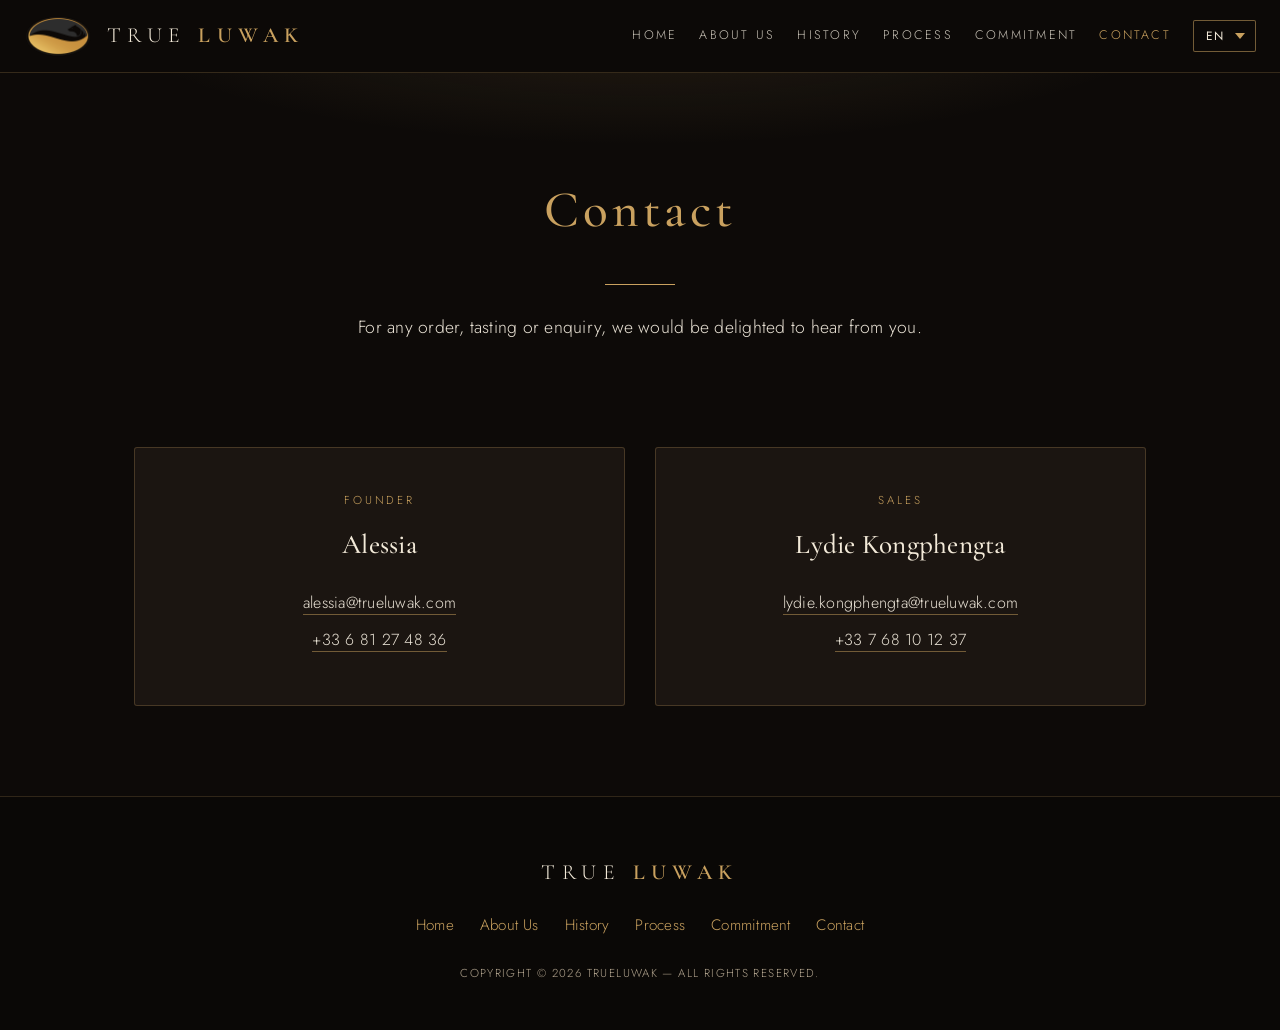
==== contact/index.html @ 556343b3 "Regenerate trueluwak.com as a multilingual static site Rebuild of the True Luwak (Wild Arabica Kopi)" ====
<!DOCTYPE html>
<html lang="fr">
<head>
<meta charset="UTF-8">
<meta name="viewport" content="width=device-width, initial-scale=1.0">
<title>Contact — True Luwak</title>
<meta name="description" content="Contactez True Luwak pour toute commande, dégustation ou demande d'information sur notre café Luwak d'origine 100% sauvage.">
<link rel="preconnect" href="https://fonts.googleapis.com">
<link rel="preconnect" href="https://fonts.gstatic.com" crossorigin>
<link href="https://fonts.googleapis.com/css2?family=Cormorant+Garamond:ital,wght@0,400;0,500;0,600;1,400;1,500&family=Jost:wght@300;400;500&display=swap" rel="stylesheet">
<link rel="stylesheet" href="../style.css">
<link rel="icon" type="image/png" href="../assets/logo-mark.png">
</head>
<body>

<nav>
  <a class="brand" href="../">
    <img src="../assets/logo-mark.png" alt="True Luwak" height="44">
    <span class="brand-name">True <b>Luwak</b></span>
  </a>
  <div class="nav-links">
    <a href="../" data-i18n="nav_home">Accueil</a>
    <a href="../qui-sommes-nous/" data-i18n="nav_about">Qui Sommes Nous</a>
    <a href="../history/" data-i18n="nav_history">Histoire</a>
    <a href="../process/" data-i18n="nav_process">Processus</a>
    <a href="../engagement/" data-i18n="nav_commitment">Engagement</a>
    <a href="./" class="active" data-i18n="nav_contact">Contact</a>
    <select class="lang-select" id="langSelect" aria-label="Langue / Language">
      <option value="fr">FR</option>
      <option value="en">EN</option>
      <option value="it">IT</option>
      <option value="es">ES</option>
      <option value="pt">PT</option>
    </select>
  </div>
</nav>

<div class="page-hero">
  <h1 class="serif" data-i18n="nav_contact">Contact</h1>
  <hr class="gold-rule">
  <p class="lead" style="max-width: 620px; margin: 0 auto;" data-i18n="contact_lead">Pour toute commande, dégustation ou demande d'information, nous serons ravies de vous répondre.</p>
</div>

<section style="padding-top: 20px;">
  <div class="wrap">
    <div class="contact-cards">
      <div class="contact-card reveal">
        <p class="role" data-i18n="role_founder">Fondatrice</p>
        <h3 class="serif">Alessia</h3>
        <p><a href="mailto:alessia@trueluwak.com">alessia@trueluwak.com</a></p>
        <p><a href="tel:+33681274836">+33&nbsp;6&nbsp;81&nbsp;27&nbsp;48&nbsp;36</a></p>
      </div>
      <div class="contact-card reveal">
        <p class="role" data-i18n="role_sales">Commerciale</p>
        <h3 class="serif">Lydie Kongphengta</h3>
        <p><a href="mailto:lydie.kongphengta@trueluwak.com">lydie.kongphengta@trueluwak.com</a></p>
        <p><a href="tel:+33768101237">+33&nbsp;7&nbsp;68&nbsp;10&nbsp;12&nbsp;37</a></p>
      </div>
    </div>
  </div>
</section>

<footer>
  <span class="brand-name">True <b>Luwak</b></span>
  <div class="foot-links">
    <a href="../" data-i18n="nav_home">Accueil</a>
    <a href="../qui-sommes-nous/" data-i18n="nav_about">Qui Sommes Nous</a>
    <a href="../history/" data-i18n="nav_history">Histoire</a>
    <a href="../process/" data-i18n="nav_process">Processus</a>
    <a href="../engagement/" data-i18n="nav_commitment">Engagement</a>
    <a href="./" data-i18n="nav_contact">Contact</a>
  </div>
  <p class="copy" data-i18n="foot_copy">Copyright © 2026 TrueLuwak — Tous droits réservés.</p>
</footer>

<script src="../i18n.js"></script>
<script src="../main.js"></script>
</body>
</html>
---- style.css ----
/* True Luwak — Wild Arabica Kopi
   Black & gold luxury theme, faithful to the original brand. */

:root {
  --black: #0d0a08;
  --coal: #14100d;
  --panel: #1b1511;
  --gold: #c9a15f;
  --gold-deep: #a67f42;
  --gold-pale: #e8d5b0;
  --cream: #f2e9d8;
  --text: #e9e2d5;
  --muted: #b3a58f;
}
* { margin: 0; padding: 0; box-sizing: border-box; }
html { scroll-behavior: smooth; }
body {
  font-family: 'Jost', sans-serif;
  font-weight: 300;
  background: var(--black);
  color: var(--text);
  line-height: 1.85;
  letter-spacing: .015em;
}
h1, h2, h3, .serif { font-family: 'Cormorant Garamond', serif; font-weight: 500; }
a { color: var(--gold); }

/* language selector */
select.lang-select {
  appearance: none; -webkit-appearance: none;
  border: 1px solid rgba(201,161,95,.55); border-radius: 2px;
  background: transparent url("data:image/svg+xml,%3Csvg xmlns='http://www.w3.org/2000/svg' width='10' height='6'%3E%3Cpath d='M0 0 L5 6 L10 0' fill='%23c9a15f'/%3E%3C/svg%3E") no-repeat right 10px center;
  color: #f2e9d8; font-family: 'Jost', sans-serif;
  font-size: .75rem; letter-spacing: .12em; padding: 6px 30px 6px 12px; cursor: pointer;
  text-transform: uppercase;
}
select.lang-select:hover { border-color: #f2e9d8; }
select.lang-select option { background: #14100d; color: #f2e9d8; }

.wrap { max-width: 1060px; margin: 0 auto; padding: 0 24px; }

/* ---------- nav ---------- */
nav {
  position: sticky; top: 0; z-index: 100;
  background: rgba(13,10,8,.94);
  backdrop-filter: blur(8px);
  -webkit-backdrop-filter: blur(8px);
  border-bottom: 1px solid rgba(201,161,95,.22);
  padding: 14px 24px;
  display: flex; align-items: center; justify-content: space-between; gap: 18px;
  flex-wrap: wrap;
}
.brand { display: flex; align-items: center; gap: 14px; text-decoration: none; }
.brand svg, .brand img { height: 44px; width: auto; display: block; }
.brand-name {
  font-family: 'Cormorant Garamond', serif; font-size: 1.35rem; letter-spacing: .3em;
  color: var(--cream); text-transform: uppercase; white-space: nowrap;
}
.brand-name b { color: var(--gold); font-weight: 600; }
.nav-links { display: flex; align-items: center; gap: 22px; flex-wrap: wrap; }
.nav-links a {
  color: rgba(233,226,213,.85); text-decoration: none; font-size: .78rem;
  text-transform: uppercase; letter-spacing: .18em; transition: color .25s;
  padding: 4px 0;
}
.nav-links a:hover, .nav-links a.active { color: var(--gold); }
.lang-toggle {
  border: 1px solid rgba(201,161,95,.55); border-radius: 2px;
  background: none; color: var(--cream); font-family: 'Jost', sans-serif;
  font-size: .75rem; letter-spacing: .15em; padding: 5px 12px; cursor: pointer;
  transition: background .25s, color .25s;
}
.lang-toggle:hover { background: var(--gold); color: var(--black); }

/* ---------- hero (home) ---------- */
.hero {
  position: relative; overflow: hidden;
  min-height: 72vh; display: flex; align-items: flex-end;
}
.hero .scene { position: absolute; inset: 0; width: 100%; height: 100%; }
.hero .scene svg { width: 100%; height: 100%; display: block; }
.hero .veil {
  position: absolute; inset: 0;
  background: linear-gradient(180deg, rgba(13,10,8,.62) 0%, rgba(13,10,8,.38) 45%, rgba(13,10,8,.88) 100%);
}
.hero-inner {
  position: relative; z-index: 2; width: 100%;
  padding: 120px 24px 70px; text-align: center;
}
.hero-eyebrow {
  text-transform: uppercase; letter-spacing: .35em; font-size: .78rem;
  color: var(--gold-pale); margin-bottom: 18px; text-shadow: 0 1px 8px rgba(0,0,0,.6);
}
.hero h1 {
  font-size: clamp(2.4rem, 5.6vw, 4.2rem); line-height: 1.12; color: #fff;
  max-width: 860px; margin: 0 auto 20px; text-shadow: 0 2px 18px rgba(0,0,0,.55);
}
.hero h1 em { font-style: italic; color: var(--gold-pale); }
.hero p.sub {
  max-width: 620px; margin: 0 auto 36px; font-size: 1.05rem;
  color: rgba(242,233,216,.92); text-shadow: 0 1px 10px rgba(0,0,0,.6);
}

/* ---------- page hero (interior pages) ---------- */
.page-hero {
  text-align: center; padding: 90px 24px 30px;
  background:
    radial-gradient(ellipse 75% 90% at 50% -30%, rgba(201,161,95,.16), transparent 60%),
    var(--black);
}
.page-hero h1 {
  font-size: clamp(2rem, 4.6vw, 3.2rem); color: var(--gold);
  letter-spacing: .08em; margin-bottom: 12px;
}
.page-hero .eyebrow { margin-bottom: 10px; }
.gold-rule {
  width: 70px; height: 1px; border: 0; background: var(--gold); margin: 26px auto;
}

/* ---------- shared ---------- */
section { padding: 90px 0; }
.eyebrow {
  text-transform: uppercase; letter-spacing: .3em; font-size: .74rem;
  color: var(--gold); margin-bottom: 12px;
}
h2 { font-size: clamp(1.9rem, 3.8vw, 2.7rem); line-height: 1.18; color: var(--gold); margin-bottom: 20px; }
h3 { color: var(--cream); }
.lead { font-size: 1.1rem; color: var(--text); }
.prose p { margin-bottom: 22px; }
.prose .allcaps { text-transform: uppercase; letter-spacing: .06em; font-weight: 400; color: var(--cream); }
.center { text-align: center; }
.reveal { opacity: 0; transform: translateY(24px); transition: opacity .8s ease, transform .8s ease; }
.reveal.in { opacity: 1; transform: none; }

.btn {
  display: inline-block; text-decoration: none; text-transform: uppercase;
  letter-spacing: .2em; font-size: .78rem; padding: 14px 32px; border-radius: 2px;
  transition: all .3s;
}
.btn-gold { background: var(--gold); color: var(--black); }
.btn-gold:hover { background: var(--cream); }
.btn-ghost { border: 1px solid rgba(201,161,95,.6); color: var(--cream); }
.btn-ghost:hover { border-color: var(--cream); background: rgba(242,233,216,.08); }
.more-link {
  display: inline-block; margin-top: 14px; color: var(--gold); text-decoration: none;
  text-transform: uppercase; letter-spacing: .22em; font-size: .76rem;
  border-bottom: 1px solid var(--gold-deep); padding-bottom: 4px; transition: color .25s;
}
.more-link:hover { color: var(--cream); }

/* ---------- home cards ---------- */
.cards-2 {
  display: grid; grid-template-columns: 1fr 1fr; gap: 56px 64px; margin-top: 60px;
}
.tile { text-align: center; }
.tile .art {
  border: 1px solid rgba(201,161,95,.25); border-radius: 3px; overflow: hidden;
  aspect-ratio: 1 / 1; max-width: 420px; margin: 0 auto 30px;
  background: var(--panel);
}
.tile .art svg { width: 100%; height: 100%; display: block; }
.tile h3 { font-size: 1.6rem; line-height: 1.3; margin-bottom: 16px; }
.tile p { color: var(--muted); max-width: 460px; margin: 0 auto; }

/* ---------- quote band ---------- */
.quote-band {
  position: relative; overflow: hidden; text-align: center;
  padding: 140px 24px;
  background:
    radial-gradient(ellipse 60% 80% at 50% 0%, rgba(201,161,95,.20), transparent 55%),
    linear-gradient(170deg, #16241a 0%, #0f1a12 55%, #0b120d 100%);
}
.quote-band::before {
  content: ""; position: absolute; inset: 0; pointer-events: none; opacity: .5;
  background-image: url("data:image/svg+xml,%3Csvg xmlns='http://www.w3.org/2000/svg' width='1200' height='400' viewBox='0 0 1200 400'%3E%3Cpath d='M0 400 L90 210 L120 400 M160 400 L240 150 L300 400 M360 400 L430 190 L500 400 M560 400 L650 120 L740 400 M800 400 L880 180 L960 400 M1000 400 L1090 150 L1200 400' stroke='%23091009' stroke-width='46' fill='none' opacity='0.7'/%3E%3C/svg%3E");
  background-size: cover; background-position: center bottom;
}
.quote-band > * { position: relative; z-index: 2; }
.quote-band .qmark { font-family: 'Cormorant Garamond', serif; font-size: 4rem; color: rgba(242,233,216,.65); line-height: 1; }
.quote-band blockquote {
  font-family: 'Cormorant Garamond', serif; font-size: clamp(1.5rem, 3.2vw, 2.3rem);
  line-height: 1.45; color: #f6f2e8; max-width: 880px; margin: 10px auto 34px;
}
.quote-band figcaption { color: rgba(242,233,216,.8); font-size: .95rem; }

/* ---------- content layout (interior) ---------- */
.split { display: grid; grid-template-columns: 1.15fr .85fr; gap: 60px; align-items: start; }
.side-art {
  border: 1px solid rgba(201,161,95,.25); border-radius: 3px; overflow: hidden;
  background: var(--panel); position: sticky; top: 110px;
}
.side-art svg { width: 100%; height: auto; display: block; }

.dark-panel {
  background: var(--panel); border: 1px solid rgba(201,161,95,.22); border-radius: 3px;
  padding: 44px 40px;
}
.guarantee {
  text-transform: uppercase; letter-spacing: .08em; line-height: 2;
  color: var(--gold-pale); font-weight: 400;
}

/* ---------- contact ---------- */
.contact-cards { display: grid; grid-template-columns: 1fr 1fr; gap: 30px; margin-top: 54px; }
.contact-card {
  background: var(--panel); border: 1px solid rgba(201,161,95,.25); border-radius: 3px;
  padding: 42px 36px; text-align: center;
}
.contact-card .role {
  text-transform: uppercase; letter-spacing: .26em; font-size: .72rem; color: var(--gold);
  margin-bottom: 8px;
}
.contact-card h3 { font-size: 1.7rem; margin-bottom: 18px; }
.contact-card p { margin-bottom: 8px; }
.contact-card a { color: var(--text); text-decoration: none; border-bottom: 1px solid rgba(201,161,95,.5); transition: color .25s; }
.contact-card a:hover { color: var(--gold); }

/* ---------- footer ---------- */
footer {
  border-top: 1px solid rgba(201,161,95,.2);
  padding: 56px 24px 46px; text-align: center; color: var(--muted); font-size: .85rem;
  background: #0a0806;
}
footer .foot-links { display: flex; gap: 26px; justify-content: center; flex-wrap: wrap; margin: 18px 0 24px; }
footer .foot-links a {
  color: var(--gold); text-decoration: none; text-transform: none; font-size: .95rem;
}
footer .foot-links a:hover { color: var(--cream); }
footer .copy { letter-spacing: .12em; text-transform: uppercase; font-size: .72rem; }

/* ---------- responsive ---------- */
@media (max-width: 900px) {
  .cards-2, .contact-cards, .split { grid-template-columns: 1fr; }
  .side-art { position: static; max-width: 480px; margin: 0 auto; }
  section { padding: 70px 0; }
  nav { justify-content: center; }
}
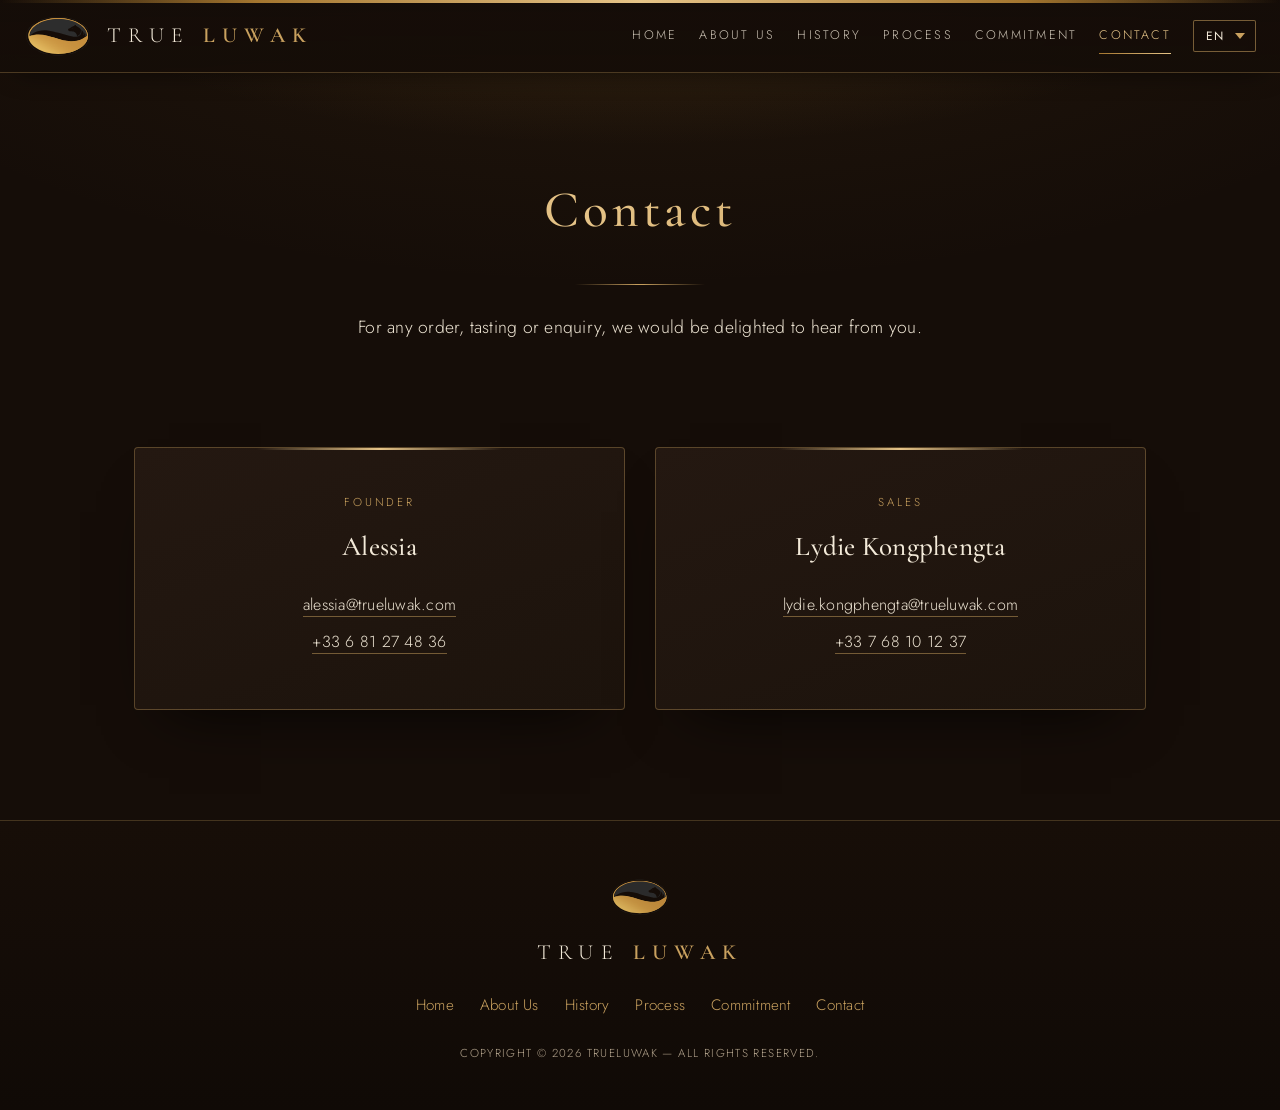
==== commit f3a59edf: "Vector logo mark and premium polish pass - Replace the rasterized nav logo with a crisp vector mark " ====
--- a/contact/index.html
+++ b/contact/index.html
@@ -15,7 +15,7 @@
 
 <nav>
   <a class="brand" href="../">
-    <img src="../assets/logo-mark.png" alt="True Luwak" height="44">
+    <img src="../assets/logo-mark.svg" alt="True Luwak" height="48">
     <span class="brand-name">True <b>Luwak</b></span>
   </a>
   <div class="nav-links">
@@ -26,8 +26,8 @@
     <a href="../engagement/" data-i18n="nav_commitment">Engagement</a>
     <a href="./" class="active" data-i18n="nav_contact">Contact</a>
     <select class="lang-select" id="langSelect" aria-label="Langue / Language">
+      <option value="en">EN</option>
       <option value="fr">FR</option>
-      <option value="en">EN</option>
       <option value="it">IT</option>
       <option value="es">ES</option>
       <option value="pt">PT</option>
@@ -61,6 +61,7 @@
 </section>
 
 <footer>
+  <img class="foot-mark" src="../assets/logo-mark.svg" alt="">
   <span class="brand-name">True <b>Luwak</b></span>
   <div class="foot-links">
     <a href="../" data-i18n="nav_home">Accueil</a>
--- a/style.css
+++ b/style.css
@@ -1,51 +1,62 @@
 /* True Luwak — Wild Arabica Kopi
-   Black & gold luxury theme, faithful to the original brand. */
+   Premium dark-brown & gold theme, drawn from the brand logo. */
 
 :root {
-  --black: #0d0a08;
-  --coal: #14100d;
-  --panel: #1b1511;
+  --black: #150d08;      /* deep espresso */
+  --coal: #1c130c;
+  --panel: #241811;
   --gold: #c9a15f;
-  --gold-deep: #a67f42;
+  --gold-deep: #a4762f;  /* logo gradient dark */
+  --gold-bright: #e6c488;/* logo gradient light */
   --gold-pale: #e8d5b0;
-  --cream: #f2e9d8;
-  --text: #e9e2d5;
-  --muted: #b3a58f;
+  --cream: #f3ead9;
+  --text: #ece3d2;
+  --muted: #b5a58e;
 }
 * { margin: 0; padding: 0; box-sizing: border-box; }
 html { scroll-behavior: smooth; }
 body {
   font-family: 'Jost', sans-serif;
   font-weight: 300;
-  background: var(--black);
+  background:
+    radial-gradient(ellipse 120% 60% at 50% -10%, rgba(164,118,47,.10), transparent 60%),
+    var(--black);
   color: var(--text);
   line-height: 1.85;
   letter-spacing: .015em;
 }
 h1, h2, h3, .serif { font-family: 'Cormorant Garamond', serif; font-weight: 500; }
 a { color: var(--gold); }
+
+/* gold gradient headline treatment */
+h1.serif, h2.serif {
+  background: linear-gradient(115deg, var(--gold-deep) 0%, var(--gold-bright) 45%, var(--gold) 85%);
+  -webkit-background-clip: text; background-clip: text;
+  color: transparent;
+}
 
 /* language selector */
 select.lang-select {
   appearance: none; -webkit-appearance: none;
   border: 1px solid rgba(201,161,95,.55); border-radius: 2px;
   background: transparent url("data:image/svg+xml,%3Csvg xmlns='http://www.w3.org/2000/svg' width='10' height='6'%3E%3Cpath d='M0 0 L5 6 L10 0' fill='%23c9a15f'/%3E%3C/svg%3E") no-repeat right 10px center;
-  color: #f2e9d8; font-family: 'Jost', sans-serif;
+  color: var(--cream); font-family: 'Jost', sans-serif;
   font-size: .75rem; letter-spacing: .12em; padding: 6px 30px 6px 12px; cursor: pointer;
   text-transform: uppercase;
 }
-select.lang-select:hover { border-color: #f2e9d8; }
-select.lang-select option { background: #14100d; color: #f2e9d8; }
+select.lang-select:hover { border-color: var(--gold-bright); }
+select.lang-select option { background: #1c130c; color: var(--cream); }
 
 .wrap { max-width: 1060px; margin: 0 auto; padding: 0 24px; }
 
 /* ---------- nav ---------- */
 nav {
   position: sticky; top: 0; z-index: 100;
-  background: rgba(13,10,8,.94);
-  backdrop-filter: blur(8px);
-  -webkit-backdrop-filter: blur(8px);
-  border-bottom: 1px solid rgba(201,161,95,.22);
+  background: linear-gradient(180deg, rgba(21,13,8,.98), rgba(21,13,8,.92));
+  backdrop-filter: blur(10px);
+  -webkit-backdrop-filter: blur(10px);
+  border-bottom: 1px solid rgba(201,161,95,.3);
+  box-shadow: 0 10px 30px -18px rgba(0,0,0,.9);
   padding: 14px 24px;
   display: flex; align-items: center; justify-content: space-between; gap: 18px;
   flex-wrap: wrap;
@@ -59,62 +70,61 @@
 .brand-name b { color: var(--gold); font-weight: 600; }
 .nav-links { display: flex; align-items: center; gap: 22px; flex-wrap: wrap; }
 .nav-links a {
-  color: rgba(233,226,213,.85); text-decoration: none; font-size: .78rem;
+  color: rgba(236,227,210,.85); text-decoration: none; font-size: .78rem;
   text-transform: uppercase; letter-spacing: .18em; transition: color .25s;
-  padding: 4px 0;
-}
-.nav-links a:hover, .nav-links a.active { color: var(--gold); }
-.lang-toggle {
-  border: 1px solid rgba(201,161,95,.55); border-radius: 2px;
-  background: none; color: var(--cream); font-family: 'Jost', sans-serif;
-  font-size: .75rem; letter-spacing: .15em; padding: 5px 12px; cursor: pointer;
-  transition: background .25s, color .25s;
-}
-.lang-toggle:hover { background: var(--gold); color: var(--black); }
+  padding: 4px 0; position: relative;
+}
+.nav-links a::after {
+  content: ""; position: absolute; left: 0; right: 100%; bottom: -2px; height: 1px;
+  background: linear-gradient(90deg, var(--gold-deep), var(--gold-bright));
+  transition: right .3s;
+}
+.nav-links a:hover::after, .nav-links a.active::after { right: 0; }
+.nav-links a:hover, .nav-links a.active { color: var(--gold-bright); }
 
 /* ---------- hero (home) ---------- */
 .hero {
   position: relative; overflow: hidden;
-  min-height: 72vh; display: flex; align-items: flex-end;
-}
-.hero .scene { position: absolute; inset: 0; width: 100%; height: 100%; }
-.hero .scene svg { width: 100%; height: 100%; display: block; }
+  min-height: 78vh; display: flex; align-items: flex-end;
+}
+.hero .scene { position: absolute; inset: 0; }
+.hero .scene img { width: 100%; height: 100%; object-fit: cover; display: block; }
 .hero .veil {
   position: absolute; inset: 0;
-  background: linear-gradient(180deg, rgba(13,10,8,.62) 0%, rgba(13,10,8,.38) 45%, rgba(13,10,8,.88) 100%);
+  background: linear-gradient(180deg, rgba(21,13,8,.62) 0%, rgba(21,13,8,.22) 45%, rgba(21,13,8,.94) 100%);
 }
 .hero-inner {
   position: relative; z-index: 2; width: 100%;
-  padding: 120px 24px 70px; text-align: center;
+  padding: 130px 24px 80px; text-align: center;
 }
 .hero-eyebrow {
-  text-transform: uppercase; letter-spacing: .35em; font-size: .78rem;
-  color: var(--gold-pale); margin-bottom: 18px; text-shadow: 0 1px 8px rgba(0,0,0,.6);
+  text-transform: uppercase; letter-spacing: .38em; font-size: .78rem;
+  color: var(--gold-pale); margin-bottom: 20px; text-shadow: 0 1px 10px rgba(0,0,0,.7);
 }
 .hero h1 {
   font-size: clamp(2.4rem, 5.6vw, 4.2rem); line-height: 1.12; color: #fff;
-  max-width: 860px; margin: 0 auto 20px; text-shadow: 0 2px 18px rgba(0,0,0,.55);
-}
-.hero h1 em { font-style: italic; color: var(--gold-pale); }
+  max-width: 880px; margin: 0 auto 20px; text-shadow: 0 2px 22px rgba(0,0,0,.65);
+}
+.hero h1 em { font-style: italic; color: var(--gold-bright); }
 .hero p.sub {
-  max-width: 620px; margin: 0 auto 36px; font-size: 1.05rem;
-  color: rgba(242,233,216,.92); text-shadow: 0 1px 10px rgba(0,0,0,.6);
-}
-
-/* ---------- page hero (interior pages) ---------- */
+  max-width: 620px; margin: 0 auto 38px; font-size: 1.05rem;
+  color: rgba(243,234,217,.94); text-shadow: 0 1px 12px rgba(0,0,0,.7);
+}
+
+/* ---------- page hero (interior) ---------- */
 .page-hero {
   text-align: center; padding: 90px 24px 30px;
-  background:
-    radial-gradient(ellipse 75% 90% at 50% -30%, rgba(201,161,95,.16), transparent 60%),
-    var(--black);
-}
-.page-hero h1 {
-  font-size: clamp(2rem, 4.6vw, 3.2rem); color: var(--gold);
-  letter-spacing: .08em; margin-bottom: 12px;
-}
-.page-hero .eyebrow { margin-bottom: 10px; }
+  background: radial-gradient(ellipse 75% 90% at 50% -30%, rgba(164,118,47,.18), transparent 60%);
+}
+.page-hero h1 { font-size: clamp(2rem, 4.6vw, 3.2rem); letter-spacing: .08em; margin-bottom: 12px; }
 .gold-rule {
-  width: 70px; height: 1px; border: 0; background: var(--gold); margin: 26px auto;
+  width: 130px; height: 1px; border: 0; margin: 26px auto; position: relative;
+  background: linear-gradient(90deg, transparent, var(--gold), transparent);
+}
+.gold-rule::after {
+  content: ""; position: absolute; left: 50%; top: -3px; width: 7px; height: 7px;
+  transform: translateX(-50%) rotate(45deg);
+  background: linear-gradient(135deg, var(--gold-bright), var(--gold-deep));
 }
 
 /* ---------- shared ---------- */
@@ -125,87 +135,108 @@
 }
 h2 { font-size: clamp(1.9rem, 3.8vw, 2.7rem); line-height: 1.18; color: var(--gold); margin-bottom: 20px; }
 h3 { color: var(--cream); }
-.lead { font-size: 1.1rem; color: var(--text); }
+.lead { font-size: 1.1rem; }
 .prose p { margin-bottom: 22px; }
-.prose .allcaps { text-transform: uppercase; letter-spacing: .06em; font-weight: 400; color: var(--cream); }
+.prose .allcaps { text-transform: uppercase; letter-spacing: .06em; font-weight: 400; color: var(--gold-pale); }
 .center { text-align: center; }
 .reveal { opacity: 0; transform: translateY(24px); transition: opacity .8s ease, transform .8s ease; }
 .reveal.in { opacity: 1; transform: none; }
 
 .btn {
   display: inline-block; text-decoration: none; text-transform: uppercase;
-  letter-spacing: .2em; font-size: .78rem; padding: 14px 32px; border-radius: 2px;
+  letter-spacing: .2em; font-size: .78rem; padding: 15px 34px; border-radius: 2px;
   transition: all .3s;
 }
-.btn-gold { background: var(--gold); color: var(--black); }
-.btn-gold:hover { background: var(--cream); }
-.btn-ghost { border: 1px solid rgba(201,161,95,.6); color: var(--cream); }
-.btn-ghost:hover { border-color: var(--cream); background: rgba(242,233,216,.08); }
+.btn-gold {
+  background: linear-gradient(120deg, var(--gold-deep), var(--gold-bright) 55%, var(--gold));
+  color: #1c130c; font-weight: 500;
+  box-shadow: 0 12px 30px -12px rgba(164,118,47,.55);
+}
+.btn-gold:hover { filter: brightness(1.12); box-shadow: 0 16px 38px -12px rgba(201,161,95,.6); }
+.btn-ghost { border: 1px solid rgba(201,161,95,.65); color: var(--cream); }
+.btn-ghost:hover { border-color: var(--gold-bright); background: rgba(201,161,95,.12); }
 .more-link {
   display: inline-block; margin-top: 14px; color: var(--gold); text-decoration: none;
   text-transform: uppercase; letter-spacing: .22em; font-size: .76rem;
   border-bottom: 1px solid var(--gold-deep); padding-bottom: 4px; transition: color .25s;
 }
-.more-link:hover { color: var(--cream); }
+.more-link:hover { color: var(--gold-bright); }
+
+/* ---------- photos ---------- */
+.photo-frame {
+  border-radius: 4px; overflow: hidden; position: relative;
+  border: 1px solid rgba(201,161,95,.4);
+  box-shadow: 0 34px 70px -34px rgba(0,0,0,.9), 0 0 0 6px rgba(201,161,95,.08);
+}
+.photo-frame img { width: 100%; height: 100%; object-fit: cover; display: block; }
 
 /* ---------- home cards ---------- */
-.cards-2 {
-  display: grid; grid-template-columns: 1fr 1fr; gap: 56px 64px; margin-top: 60px;
-}
+.cards-2 { display: grid; grid-template-columns: 1fr 1fr; gap: 56px 64px; margin-top: 60px; }
 .tile { text-align: center; }
-.tile .art {
-  border: 1px solid rgba(201,161,95,.25); border-radius: 3px; overflow: hidden;
-  aspect-ratio: 1 / 1; max-width: 420px; margin: 0 auto 30px;
-  background: var(--panel);
-}
-.tile .art svg { width: 100%; height: 100%; display: block; }
+.tile .art { aspect-ratio: 1 / 1; max-width: 420px; margin: 0 auto 30px; }
 .tile h3 { font-size: 1.6rem; line-height: 1.3; margin-bottom: 16px; }
 .tile p { color: var(--muted); max-width: 460px; margin: 0 auto; }
+
+/* ---------- full-width photo band ---------- */
+.photo-band { position: relative; overflow: hidden; padding: 0; }
+.photo-band img { width: 100%; height: 380px; object-fit: cover; display: block; }
+.photo-band .band-veil {
+  position: absolute; inset: 0;
+  background: linear-gradient(180deg, rgba(21,13,8,.75) 0%, rgba(21,13,8,.06) 40%, rgba(21,13,8,.85) 100%);
+}
+.photo-band figcaption {
+  position: absolute; left: 0; right: 0; bottom: 26px; text-align: center;
+  text-transform: uppercase; letter-spacing: .3em; font-size: .74rem;
+  color: var(--gold-pale); text-shadow: 0 1px 8px rgba(0,0,0,.8);
+}
 
 /* ---------- quote band ---------- */
 .quote-band {
   position: relative; overflow: hidden; text-align: center;
-  padding: 140px 24px;
-  background:
-    radial-gradient(ellipse 60% 80% at 50% 0%, rgba(201,161,95,.20), transparent 55%),
-    linear-gradient(170deg, #16241a 0%, #0f1a12 55%, #0b120d 100%);
+  padding: 150px 24px;
+  background: center / cover no-repeat url("assets/img/pano-quote.jpg");
 }
 .quote-band::before {
-  content: ""; position: absolute; inset: 0; pointer-events: none; opacity: .5;
-  background-image: url("data:image/svg+xml,%3Csvg xmlns='http://www.w3.org/2000/svg' width='1200' height='400' viewBox='0 0 1200 400'%3E%3Cpath d='M0 400 L90 210 L120 400 M160 400 L240 150 L300 400 M360 400 L430 190 L500 400 M560 400 L650 120 L740 400 M800 400 L880 180 L960 400 M1000 400 L1090 150 L1200 400' stroke='%23091009' stroke-width='46' fill='none' opacity='0.7'/%3E%3C/svg%3E");
-  background-size: cover; background-position: center bottom;
+  content: ""; position: absolute; inset: 0;
+  background: linear-gradient(180deg, rgba(21,13,8,.8), rgba(28,19,12,.62) 50%, rgba(21,13,8,.88));
 }
 .quote-band > * { position: relative; z-index: 2; }
-.quote-band .qmark { font-family: 'Cormorant Garamond', serif; font-size: 4rem; color: rgba(242,233,216,.65); line-height: 1; }
+.quote-band .qmark { font-family: 'Cormorant Garamond', serif; font-size: 4rem; color: var(--gold-bright); line-height: 1; }
 .quote-band blockquote {
   font-family: 'Cormorant Garamond', serif; font-size: clamp(1.5rem, 3.2vw, 2.3rem);
-  line-height: 1.45; color: #f6f2e8; max-width: 880px; margin: 10px auto 34px;
-}
-.quote-band figcaption { color: rgba(242,233,216,.8); font-size: .95rem; }
+  line-height: 1.45; color: #faf5ea; max-width: 880px; margin: 10px auto 34px;
+  text-shadow: 0 2px 14px rgba(0,0,0,.6);
+}
+.quote-band figcaption { color: var(--gold-pale); font-size: .95rem; letter-spacing: .06em; }
 
 /* ---------- content layout (interior) ---------- */
 .split { display: grid; grid-template-columns: 1.15fr .85fr; gap: 60px; align-items: start; }
-.side-art {
-  border: 1px solid rgba(201,161,95,.25); border-radius: 3px; overflow: hidden;
-  background: var(--panel); position: sticky; top: 110px;
-}
-.side-art svg { width: 100%; height: auto; display: block; }
+.side-art { position: sticky; top: 110px; aspect-ratio: 4 / 5; }
 
 .dark-panel {
-  background: var(--panel); border: 1px solid rgba(201,161,95,.22); border-radius: 3px;
-  padding: 44px 40px;
+  background: linear-gradient(160deg, var(--panel), #1c130c);
+  border: 1px solid rgba(201,161,95,.35); border-radius: 4px;
+  padding: 46px 42px;
+  box-shadow: 0 30px 60px -35px rgba(0,0,0,.9);
 }
 .guarantee {
   text-transform: uppercase; letter-spacing: .08em; line-height: 2;
   color: var(--gold-pale); font-weight: 400;
 }
 
+/* ---------- about photo pair ---------- */
+.about-pair { display: grid; grid-template-columns: 1fr 1fr; gap: 30px; margin-top: 60px; }
+
 /* ---------- contact ---------- */
 .contact-cards { display: grid; grid-template-columns: 1fr 1fr; gap: 30px; margin-top: 54px; }
 .contact-card {
-  background: var(--panel); border: 1px solid rgba(201,161,95,.25); border-radius: 3px;
-  padding: 42px 36px; text-align: center;
-}
+  background: linear-gradient(160deg, var(--panel), #1c130c);
+  border: 1px solid rgba(201,161,95,.35); border-radius: 4px;
+  padding: 44px 36px; text-align: center;
+  box-shadow: 0 30px 60px -35px rgba(0,0,0,.9);
+  transition: transform .3s, border-color .3s;
+}
+.contact-card:hover { transform: translateY(-5px); border-color: var(--gold); }
 .contact-card .role {
   text-transform: uppercase; letter-spacing: .26em; font-size: .72rem; color: var(--gold);
   margin-bottom: 8px;
@@ -213,25 +244,91 @@
 .contact-card h3 { font-size: 1.7rem; margin-bottom: 18px; }
 .contact-card p { margin-bottom: 8px; }
 .contact-card a { color: var(--text); text-decoration: none; border-bottom: 1px solid rgba(201,161,95,.5); transition: color .25s; }
-.contact-card a:hover { color: var(--gold); }
+.contact-card a:hover { color: var(--gold-bright); }
 
 /* ---------- footer ---------- */
 footer {
-  border-top: 1px solid rgba(201,161,95,.2);
+  border-top: 1px solid rgba(201,161,95,.28);
   padding: 56px 24px 46px; text-align: center; color: var(--muted); font-size: .85rem;
-  background: #0a0806;
+  background: linear-gradient(180deg, #170e08, #100a06);
 }
 footer .foot-links { display: flex; gap: 26px; justify-content: center; flex-wrap: wrap; margin: 18px 0 24px; }
-footer .foot-links a {
-  color: var(--gold); text-decoration: none; text-transform: none; font-size: .95rem;
-}
-footer .foot-links a:hover { color: var(--cream); }
+footer .foot-links a { color: var(--gold); text-decoration: none; font-size: .95rem; }
+footer .foot-links a:hover { color: var(--gold-bright); }
 footer .copy { letter-spacing: .12em; text-transform: uppercase; font-size: .72rem; }
+
+/* ---------- premium refinements ---------- */
+body { -webkit-font-smoothing: antialiased; -moz-osx-font-smoothing: grayscale; }
+::selection { background: var(--gold); color: #150d08; }
+::-webkit-scrollbar { width: 11px; }
+::-webkit-scrollbar-track { background: #170e08; }
+::-webkit-scrollbar-thumb {
+  background: linear-gradient(180deg, var(--gold-deep), #6f5327); border-radius: 6px;
+  border: 2px solid #170e08;
+}
+
+/* fine gold hairline across the very top of the page */
+body::before {
+  content: ""; position: fixed; top: 0; left: 0; right: 0; height: 3px; z-index: 200;
+  background: linear-gradient(90deg, transparent, var(--gold-deep) 20%, var(--gold-bright) 50%, var(--gold-deep) 80%, transparent);
+}
+
+.brand-name { letter-spacing: .34em; }
+
+/* hero: slow cinematic zoom + ornamented eyebrow + scroll cue */
+@keyframes heroZoom { from { transform: scale(1.09); } to { transform: scale(1); } }
+.hero .scene img { animation: heroZoom 16s ease-out forwards; }
+.hero-eyebrow { display: flex; align-items: center; justify-content: center; gap: 22px; }
+.hero-eyebrow::before, .hero-eyebrow::after {
+  content: ""; height: 1px; width: 70px;
+  background: linear-gradient(90deg, transparent, var(--gold-pale));
+}
+.hero-eyebrow::after { background: linear-gradient(90deg, var(--gold-pale), transparent); }
+.scroll-cue {
+  margin: 60px auto 0; width: 1px; height: 64px; position: relative;
+  background: linear-gradient(180deg, var(--gold-bright), transparent);
+}
+@keyframes cueDrop { 0% { top: 0; opacity: 1; } 80% { opacity: 1; } 100% { top: 46px; opacity: 0; } }
+.scroll-cue::after {
+  content: ""; position: absolute; left: -2px; top: 0; width: 5px; height: 5px;
+  border-radius: 50%; background: var(--gold-bright);
+  animation: cueDrop 2.2s ease-in infinite;
+}
+
+/* double-framed photos, gentle lift & zoom on hover */
+.photo-frame::after {
+  content: ""; position: absolute; inset: 10px; pointer-events: none;
+  border: 1px solid rgba(243,234,217,.22); border-radius: 2px;
+}
+.photo-frame img { transition: transform 1.2s cubic-bezier(.2,.6,.2,1); }
+.tile .photo-frame, .side-art.photo-frame, .about-pair .photo-frame { overflow: hidden; }
+.tile:hover .photo-frame img, .about-pair .photo-frame:hover img { transform: scale(1.05); }
+.tile h3 { transition: color .35s; }
+.tile:hover h3 { color: var(--gold-bright); }
+
+/* richer section rhythm */
+section { padding: 110px 0; }
+.tile p { line-height: 1.9; }
+
+/* contact cards: gold accent bar */
+.contact-card { position: relative; overflow: hidden; }
+.contact-card::before {
+  content: ""; position: absolute; top: 0; left: 25%; right: 25%; height: 2px;
+  background: linear-gradient(90deg, transparent, var(--gold-bright), transparent);
+}
+
+/* footer mark */
+.foot-mark { height: 40px; width: auto; display: block; margin: 0 auto 16px; opacity: .95; }
+
+/* quote attribution ornament */
+.quote-band figcaption::before { content: "— "; color: var(--gold); }
+.quote-band figcaption::after { content: " —"; color: var(--gold); }
 
 /* ---------- responsive ---------- */
 @media (max-width: 900px) {
-  .cards-2, .contact-cards, .split { grid-template-columns: 1fr; }
+  .cards-2, .contact-cards, .split, .about-pair { grid-template-columns: 1fr; }
   .side-art { position: static; max-width: 480px; margin: 0 auto; }
   section { padding: 70px 0; }
   nav { justify-content: center; }
-}
+  .photo-band img { height: 260px; }
+}
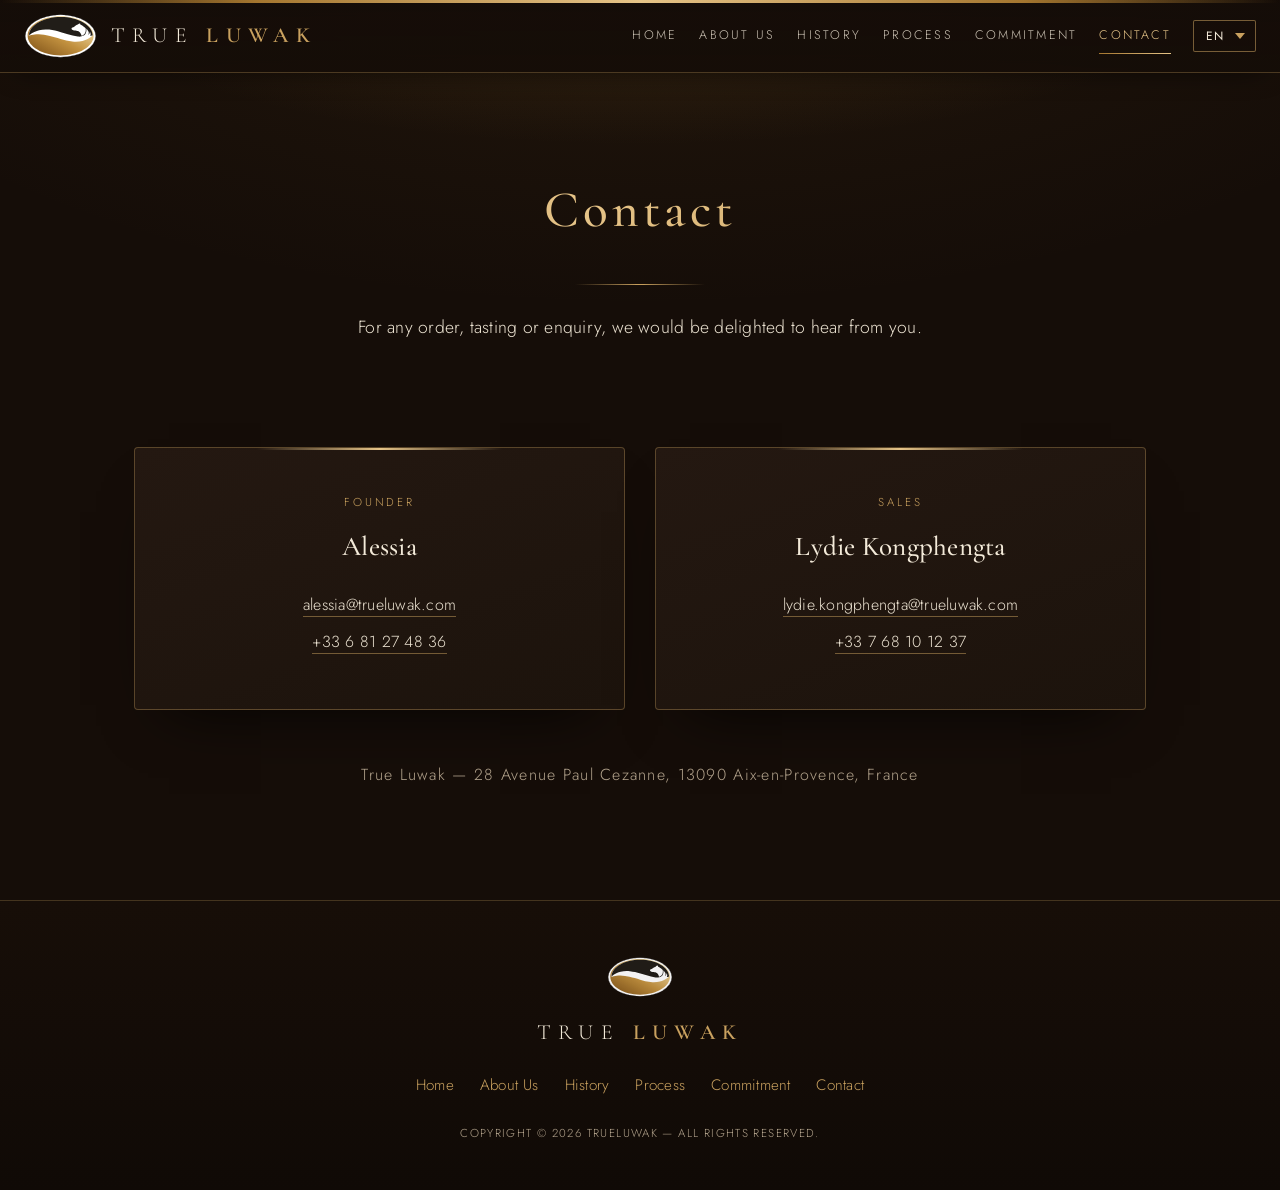
==== commit b3ac3ef7: "Rebuild logo mark as faithful hand-controlled vector The auto-converted SVG lost the AI file's gold " ====
--- a/contact/index.html
+++ b/contact/index.html
@@ -57,6 +57,9 @@
         <p><a href="tel:+33768101237">+33&nbsp;7&nbsp;68&nbsp;10&nbsp;12&nbsp;37</a></p>
       </div>
     </div>
+    <p class="center" style="margin-top: 50px; color: var(--muted); letter-spacing: .08em;">
+      True Luwak — 28 Avenue Paul Cezanne, 13090 Aix-en-Provence, France
+    </p>
   </div>
 </section>
 
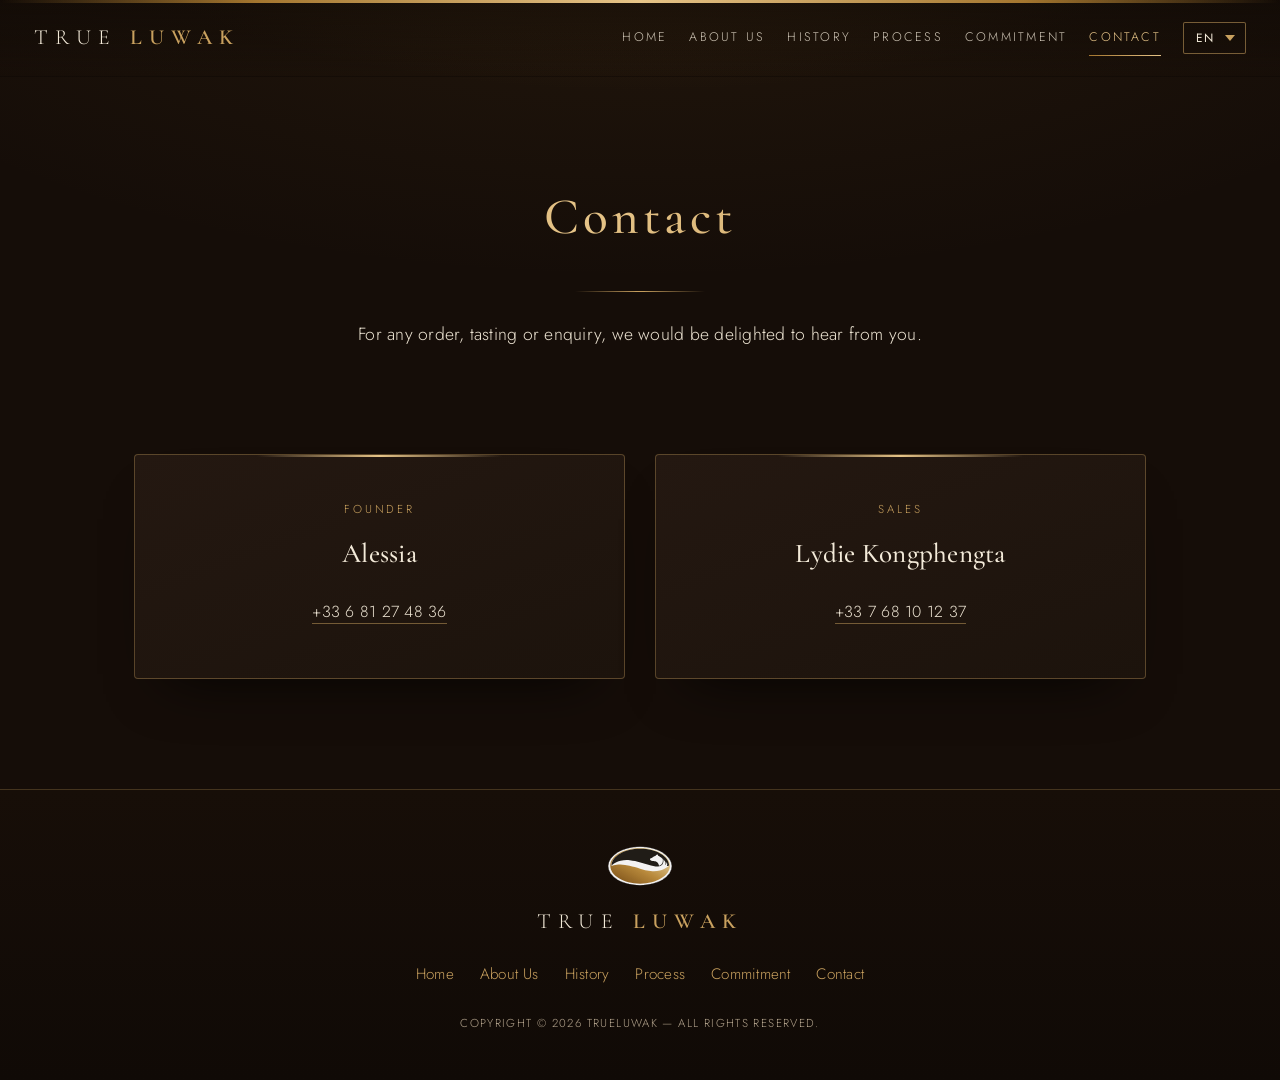
==== commit f55b61dc: "Cinematic premium redesign pass; strip outdated contact details - Warm sepia color grade on all phot" ====
--- a/contact/index.html
+++ b/contact/index.html
@@ -15,7 +15,6 @@
 
 <nav>
   <a class="brand" href="../">
-    <img src="../assets/logo-mark.svg" alt="True Luwak" height="48">
     <span class="brand-name">True <b>Luwak</b></span>
   </a>
   <div class="nav-links">
@@ -47,19 +46,14 @@
       <div class="contact-card reveal">
         <p class="role" data-i18n="role_founder">Fondatrice</p>
         <h3 class="serif">Alessia</h3>
-        <p><a href="mailto:alessia@trueluwak.com">alessia@trueluwak.com</a></p>
         <p><a href="tel:+33681274836">+33&nbsp;6&nbsp;81&nbsp;27&nbsp;48&nbsp;36</a></p>
       </div>
       <div class="contact-card reveal">
         <p class="role" data-i18n="role_sales">Commerciale</p>
         <h3 class="serif">Lydie Kongphengta</h3>
-        <p><a href="mailto:lydie.kongphengta@trueluwak.com">lydie.kongphengta@trueluwak.com</a></p>
         <p><a href="tel:+33768101237">+33&nbsp;7&nbsp;68&nbsp;10&nbsp;12&nbsp;37</a></p>
       </div>
     </div>
-    <p class="center" style="margin-top: 50px; color: var(--muted); letter-spacing: .08em;">
-      True Luwak — 28 Avenue Paul Cezanne, 13090 Aix-en-Provence, France
-    </p>
   </div>
 </section>
 
--- a/style.css
+++ b/style.css
@@ -51,15 +51,21 @@
 
 /* ---------- nav ---------- */
 nav {
-  position: sticky; top: 0; z-index: 100;
-  background: linear-gradient(180deg, rgba(21,13,8,.98), rgba(21,13,8,.92));
+  position: fixed; top: 0; left: 0; right: 0; z-index: 100;
+  background: linear-gradient(180deg, rgba(15,9,5,.55), rgba(15,9,5,0));
+  border-bottom: 1px solid transparent;
+  padding: 18px 34px;
+  display: flex; align-items: center; justify-content: space-between; gap: 18px;
+  flex-wrap: wrap;
+  transition: background .4s, border-color .4s, padding .4s;
+}
+nav.scrolled {
+  background: linear-gradient(180deg, rgba(18,11,6,.98), rgba(18,11,6,.94));
   backdrop-filter: blur(10px);
   -webkit-backdrop-filter: blur(10px);
-  border-bottom: 1px solid rgba(201,161,95,.3);
+  border-bottom: 1px solid rgba(201,161,95,.28);
   box-shadow: 0 10px 30px -18px rgba(0,0,0,.9);
-  padding: 14px 24px;
-  display: flex; align-items: center; justify-content: space-between; gap: 18px;
-  flex-wrap: wrap;
+  padding: 12px 34px;
 }
 .brand { display: flex; align-items: center; gap: 14px; text-decoration: none; }
 .brand svg, .brand img { height: 44px; width: auto; display: block; }
@@ -85,13 +91,16 @@
 /* ---------- hero (home) ---------- */
 .hero {
   position: relative; overflow: hidden;
-  min-height: 78vh; display: flex; align-items: flex-end;
+  min-height: 94vh; display: flex; align-items: flex-end;
 }
 .hero .scene { position: absolute; inset: 0; }
-.hero .scene img { width: 100%; height: 100%; object-fit: cover; display: block; }
+.hero .scene img { width: 100%; height: 100%; object-fit: cover; display: block;
+  filter: sepia(.3) saturate(.85) brightness(.82) contrast(1.06); }
 .hero .veil {
   position: absolute; inset: 0;
-  background: linear-gradient(180deg, rgba(21,13,8,.62) 0%, rgba(21,13,8,.22) 45%, rgba(21,13,8,.94) 100%);
+  background:
+    radial-gradient(ellipse 130% 90% at 50% 40%, transparent 55%, rgba(15,9,5,.55) 100%),
+    linear-gradient(180deg, rgba(21,13,8,.55) 0%, rgba(30,19,10,.28) 45%, rgba(21,13,8,.96) 100%);
 }
 .hero-inner {
   position: relative; z-index: 2; width: 100%;
@@ -102,8 +111,9 @@
   color: var(--gold-pale); margin-bottom: 20px; text-shadow: 0 1px 10px rgba(0,0,0,.7);
 }
 .hero h1 {
-  font-size: clamp(2.4rem, 5.6vw, 4.2rem); line-height: 1.12; color: #fff;
-  max-width: 880px; margin: 0 auto 20px; text-shadow: 0 2px 22px rgba(0,0,0,.65);
+  font-size: clamp(2.4rem, 4.8vw, 3.9rem); line-height: 1.15; color: #f8f3e8;
+  max-width: 720px; margin: 0 auto 22px; text-shadow: 0 2px 22px rgba(0,0,0,.65);
+  font-weight: 500; letter-spacing: .02em;
 }
 .hero h1 em { font-style: italic; color: var(--gold-bright); }
 .hero p.sub {
@@ -113,7 +123,7 @@
 
 /* ---------- page hero (interior) ---------- */
 .page-hero {
-  text-align: center; padding: 90px 24px 30px;
+  text-align: center; padding: 170px 24px 30px;
   background: radial-gradient(ellipse 75% 90% at 50% -30%, rgba(164,118,47,.18), transparent 60%);
 }
 .page-hero h1 { font-size: clamp(2rem, 4.6vw, 3.2rem); letter-spacing: .08em; margin-bottom: 12px; }
@@ -144,17 +154,19 @@
 
 .btn {
   display: inline-block; text-decoration: none; text-transform: uppercase;
-  letter-spacing: .2em; font-size: .78rem; padding: 15px 34px; border-radius: 2px;
+  letter-spacing: .2em; font-size: .78rem; padding: 16px 44px; border-radius: 1px;
   transition: all .3s;
 }
 .btn-gold {
-  background: linear-gradient(120deg, var(--gold-deep), var(--gold-bright) 55%, var(--gold));
-  color: #1c130c; font-weight: 500;
-  box-shadow: 0 12px 30px -12px rgba(164,118,47,.55);
-}
-.btn-gold:hover { filter: brightness(1.12); box-shadow: 0 16px 38px -12px rgba(201,161,95,.6); }
-.btn-ghost { border: 1px solid rgba(201,161,95,.65); color: var(--cream); }
-.btn-ghost:hover { border-color: var(--gold-bright); background: rgba(201,161,95,.12); }
+  border: 1px solid var(--gold); color: var(--gold-pale);
+  background: rgba(201,161,95,.08);
+}
+.btn-gold:hover {
+  background: linear-gradient(120deg, var(--gold-deep), var(--gold-bright) 60%, var(--gold));
+  color: #1c130c; border-color: transparent;
+}
+.btn-ghost { border: 1px solid rgba(243,234,217,.35); color: var(--cream); }
+.btn-ghost:hover { border-color: rgba(243,234,217,.8); background: rgba(243,234,217,.08); }
 .more-link {
   display: inline-block; margin-top: 14px; color: var(--gold); text-decoration: none;
   text-transform: uppercase; letter-spacing: .22em; font-size: .76rem;
@@ -168,7 +180,8 @@
   border: 1px solid rgba(201,161,95,.4);
   box-shadow: 0 34px 70px -34px rgba(0,0,0,.9), 0 0 0 6px rgba(201,161,95,.08);
 }
-.photo-frame img { width: 100%; height: 100%; object-fit: cover; display: block; }
+.photo-frame img { width: 100%; height: 100%; object-fit: cover; display: block;
+  filter: sepia(.2) saturate(.9) brightness(.93) contrast(1.04); }
 
 /* ---------- home cards ---------- */
 .cards-2 { display: grid; grid-template-columns: 1fr 1fr; gap: 56px 64px; margin-top: 60px; }
@@ -179,7 +192,8 @@
 
 /* ---------- full-width photo band ---------- */
 .photo-band { position: relative; overflow: hidden; padding: 0; }
-.photo-band img { width: 100%; height: 380px; object-fit: cover; display: block; }
+.photo-band img { width: 100%; height: 380px; object-fit: cover; display: block;
+  filter: sepia(.25) saturate(.85) brightness(.85) contrast(1.05); }
 .photo-band .band-veil {
   position: absolute; inset: 0;
   background: linear-gradient(180deg, rgba(21,13,8,.75) 0%, rgba(21,13,8,.06) 40%, rgba(21,13,8,.85) 100%);
@@ -198,7 +212,7 @@
 }
 .quote-band::before {
   content: ""; position: absolute; inset: 0;
-  background: linear-gradient(180deg, rgba(21,13,8,.8), rgba(28,19,12,.62) 50%, rgba(21,13,8,.88));
+  background: linear-gradient(180deg, rgba(24,14,7,.88), rgba(35,22,11,.72) 50%, rgba(21,13,8,.94));
 }
 .quote-band > * { position: relative; z-index: 2; }
 .quote-band .qmark { font-family: 'Cormorant Garamond', serif; font-size: 4rem; color: var(--gold-bright); line-height: 1; }
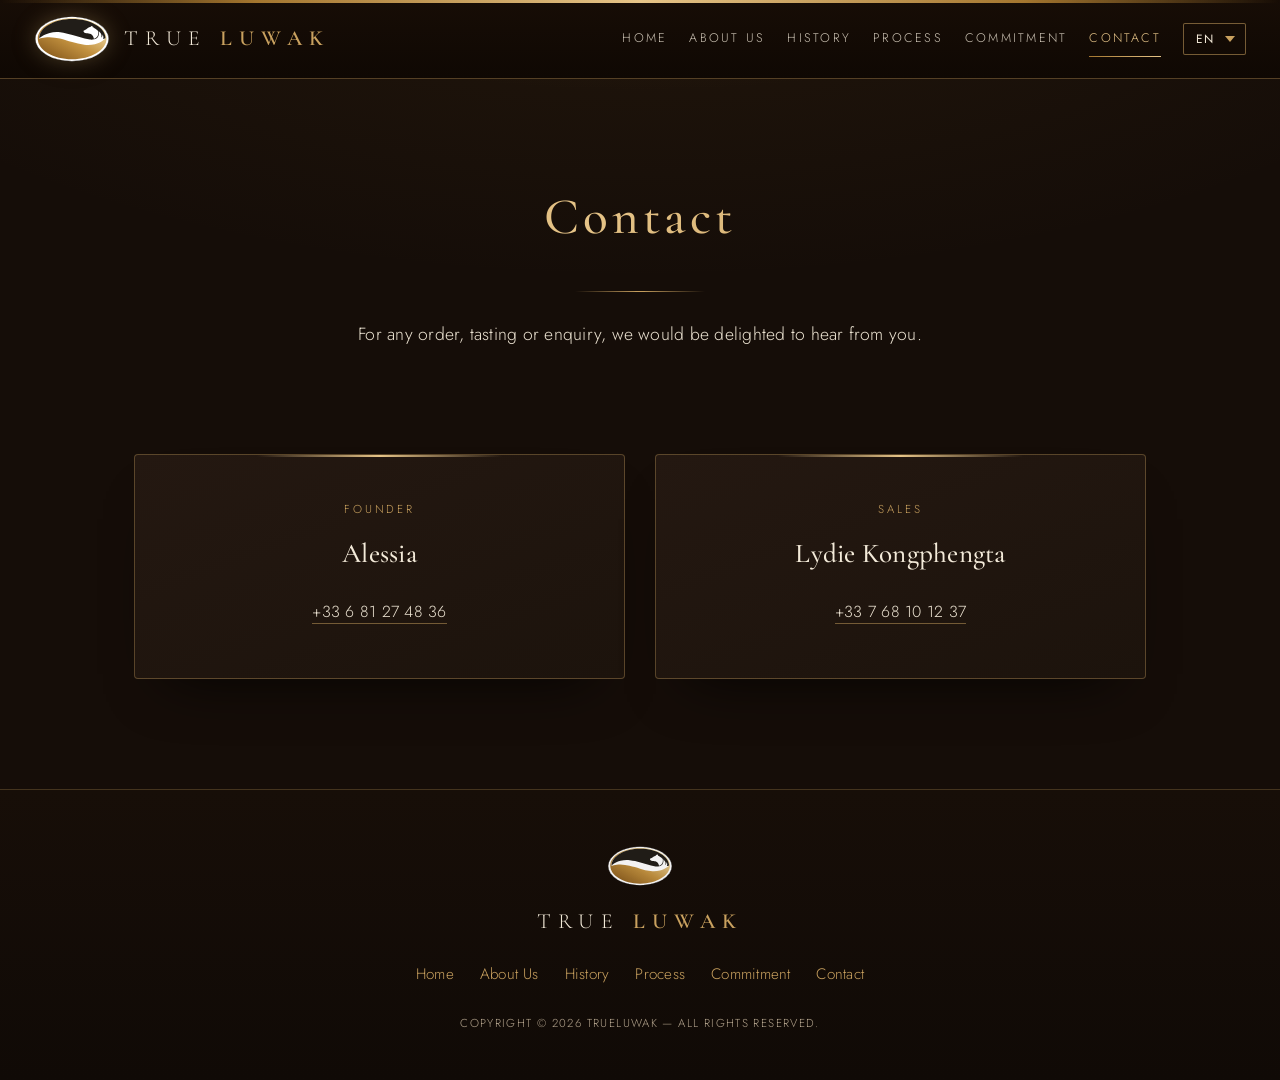
==== commit 079bb2dd: "Near-black espresso nav with jeweled logo mark - Nav bar is now a solid deep espresso gradient (near" ====
--- a/contact/index.html
+++ b/contact/index.html
@@ -15,6 +15,7 @@
 
 <nav>
   <a class="brand" href="../">
+    <img src="../assets/logo-mark.svg" alt="True Luwak" height="46">
     <span class="brand-name">True <b>Luwak</b></span>
   </a>
   <div class="nav-links">
--- a/style.css
+++ b/style.css
@@ -52,23 +52,24 @@
 /* ---------- nav ---------- */
 nav {
   position: fixed; top: 0; left: 0; right: 0; z-index: 100;
-  background: linear-gradient(180deg, rgba(15,9,5,.55), rgba(15,9,5,0));
-  border-bottom: 1px solid transparent;
-  padding: 18px 34px;
+  background: linear-gradient(180deg, #170d06 0%, #0f0803 100%);
+  border-bottom: 1px solid rgba(201,161,95,.35);
+  padding: 16px 34px;
   display: flex; align-items: center; justify-content: space-between; gap: 18px;
   flex-wrap: wrap;
-  transition: background .4s, border-color .4s, padding .4s;
+  transition: padding .4s, box-shadow .4s;
 }
 nav.scrolled {
-  background: linear-gradient(180deg, rgba(18,11,6,.98), rgba(18,11,6,.94));
-  backdrop-filter: blur(10px);
-  -webkit-backdrop-filter: blur(10px);
-  border-bottom: 1px solid rgba(201,161,95,.28);
-  box-shadow: 0 10px 30px -18px rgba(0,0,0,.9);
-  padding: 12px 34px;
+  box-shadow: 0 14px 34px -16px rgba(0,0,0,.95);
+  padding: 11px 34px;
 }
 .brand { display: flex; align-items: center; gap: 14px; text-decoration: none; }
-.brand svg, .brand img { height: 44px; width: auto; display: block; }
+.brand svg, .brand img {
+  height: 46px; width: auto; display: block;
+  filter: drop-shadow(0 0 10px rgba(201,161,95,.35)) drop-shadow(0 2px 6px rgba(0,0,0,.6));
+  transition: height .4s;
+}
+nav.scrolled .brand img { height: 40px; }
 .brand-name {
   font-family: 'Cormorant Garamond', serif; font-size: 1.35rem; letter-spacing: .3em;
   color: var(--cream); text-transform: uppercase; white-space: nowrap;
@@ -100,7 +101,7 @@
   position: absolute; inset: 0;
   background:
     radial-gradient(ellipse 130% 90% at 50% 40%, transparent 55%, rgba(15,9,5,.55) 100%),
-    linear-gradient(180deg, rgba(21,13,8,.55) 0%, rgba(30,19,10,.28) 45%, rgba(21,13,8,.96) 100%);
+    linear-gradient(180deg, rgba(15,8,3,.78) 0%, rgba(30,19,10,.28) 48%, rgba(21,13,8,.96) 100%);
 }
 .hero-inner {
   position: relative; z-index: 2; width: 100%;
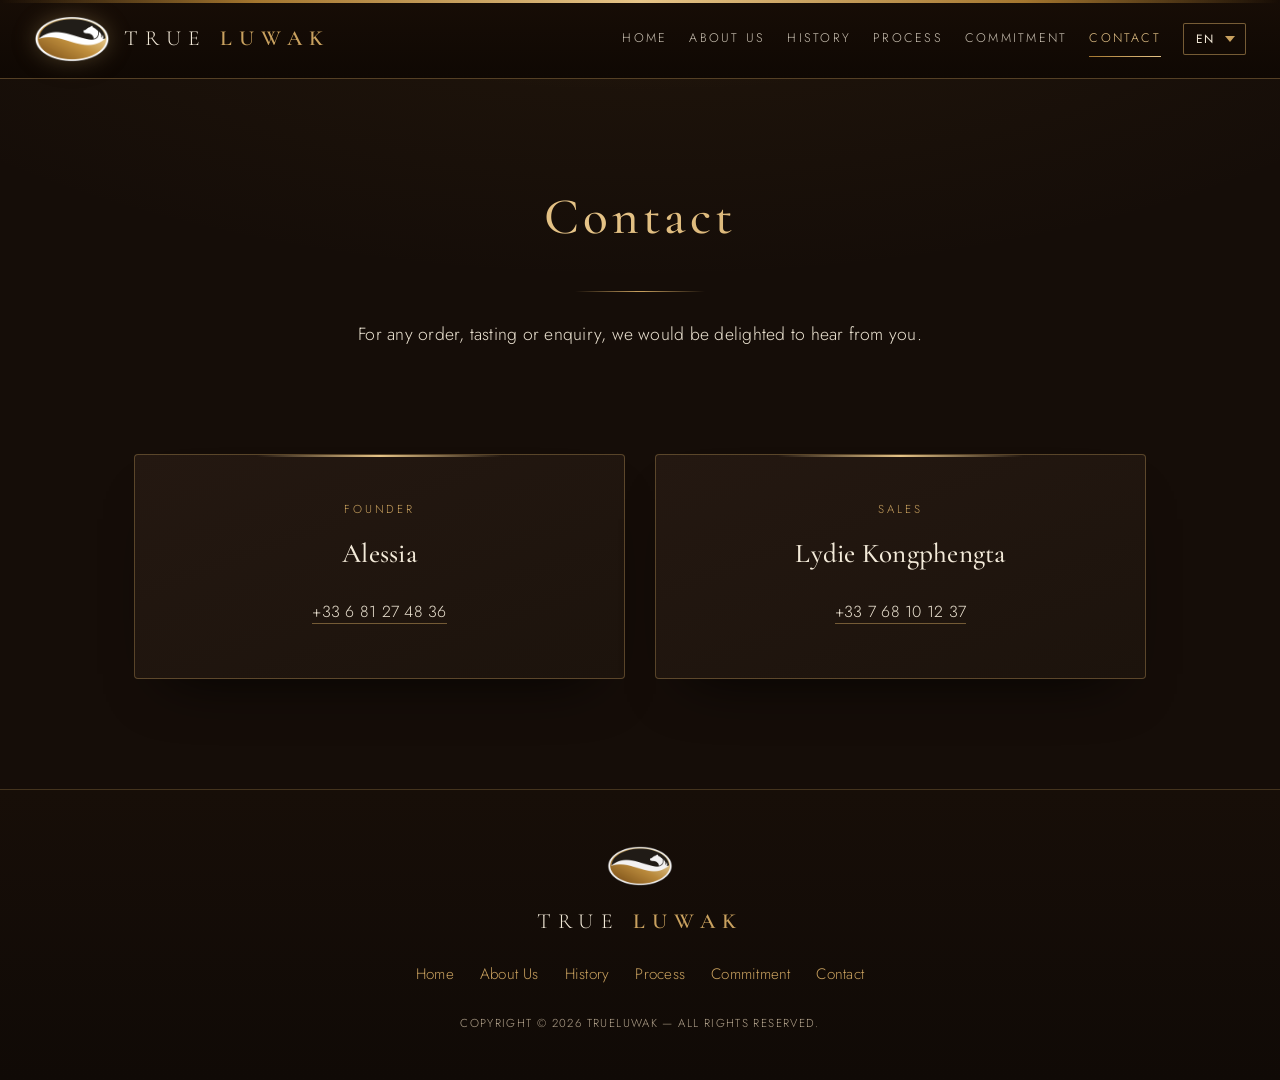
==== commit 5ec11f0b: "Serve logos as baked PNGs to fix Safari rendering Safari dropped the civet path from the rebuilt SVG" ====
--- a/contact/index.html
+++ b/contact/index.html
@@ -15,7 +15,7 @@
 
 <nav>
   <a class="brand" href="../">
-    <img src="../assets/logo-mark.svg" alt="True Luwak" height="46">
+    <img src="../assets/logo-mark.png" alt="True Luwak" height="46">
     <span class="brand-name">True <b>Luwak</b></span>
   </a>
   <div class="nav-links">
@@ -59,7 +59,7 @@
 </section>
 
 <footer>
-  <img class="foot-mark" src="../assets/logo-mark.svg" alt="">
+  <img class="foot-mark" src="../assets/logo-mark.png" alt="">
   <span class="brand-name">True <b>Luwak</b></span>
   <div class="foot-links">
     <a href="../" data-i18n="nav_home">Accueil</a>
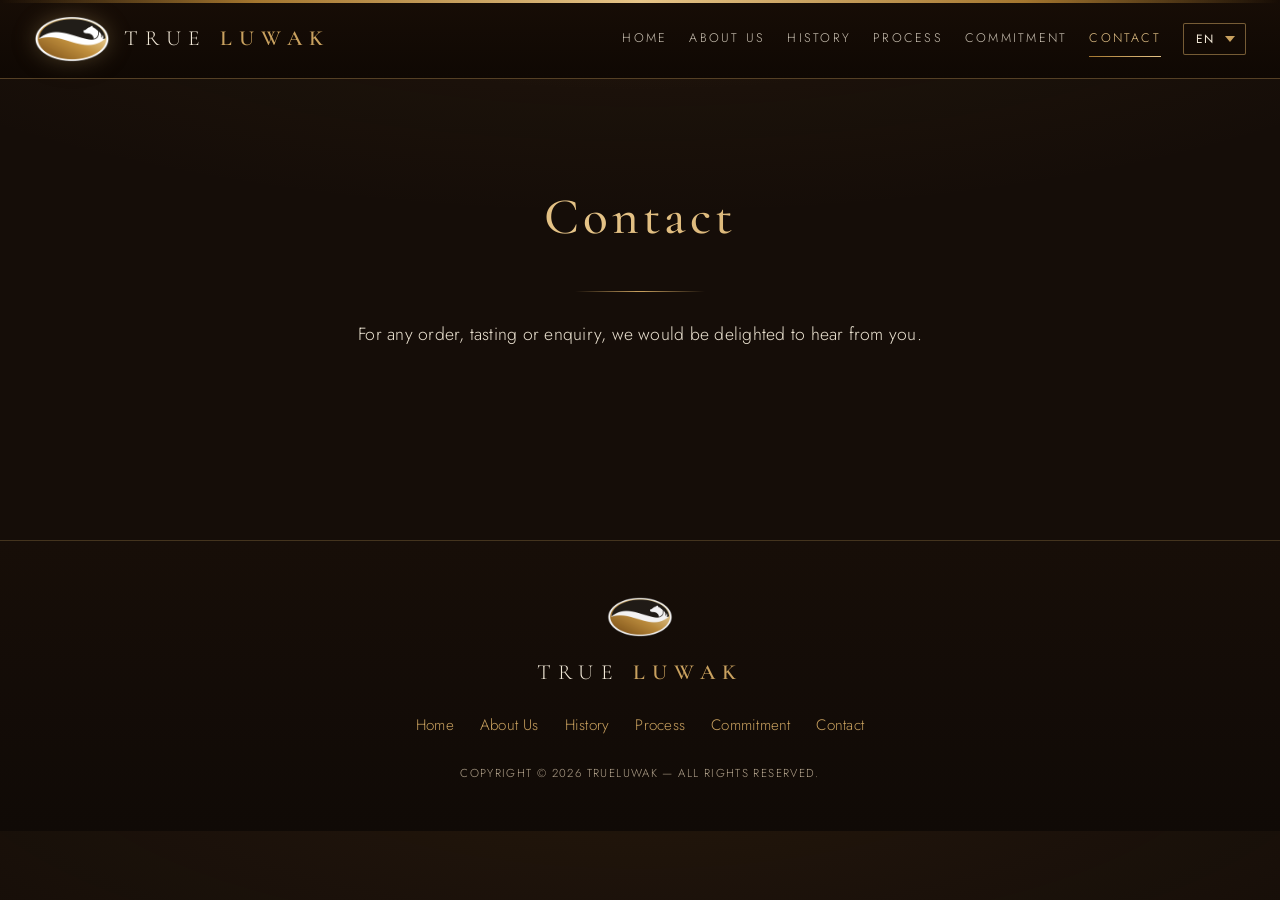
==== commit 8110e9bd: "Blank the contact page details pending updated information Co-Authored-By: Claude Fable 5 <noreply@a" ====
--- a/contact/index.html
+++ b/contact/index.html
@@ -41,20 +41,9 @@
   <p class="lead" style="max-width: 620px; margin: 0 auto;" data-i18n="contact_lead">Pour toute commande, dégustation ou demande d'information, nous serons ravies de vous répondre.</p>
 </div>
 
-<section style="padding-top: 20px;">
+<section style="padding-top: 20px; padding-bottom: 140px;">
   <div class="wrap">
-    <div class="contact-cards">
-      <div class="contact-card reveal">
-        <p class="role" data-i18n="role_founder">Fondatrice</p>
-        <h3 class="serif">Alessia</h3>
-        <p><a href="tel:+33681274836">+33&nbsp;6&nbsp;81&nbsp;27&nbsp;48&nbsp;36</a></p>
-      </div>
-      <div class="contact-card reveal">
-        <p class="role" data-i18n="role_sales">Commerciale</p>
-        <h3 class="serif">Lydie Kongphengta</h3>
-        <p><a href="tel:+33768101237">+33&nbsp;7&nbsp;68&nbsp;10&nbsp;12&nbsp;37</a></p>
-      </div>
-    </div>
+    <!-- Contact details intentionally left blank — updated details to follow. -->
   </div>
 </section>
 
